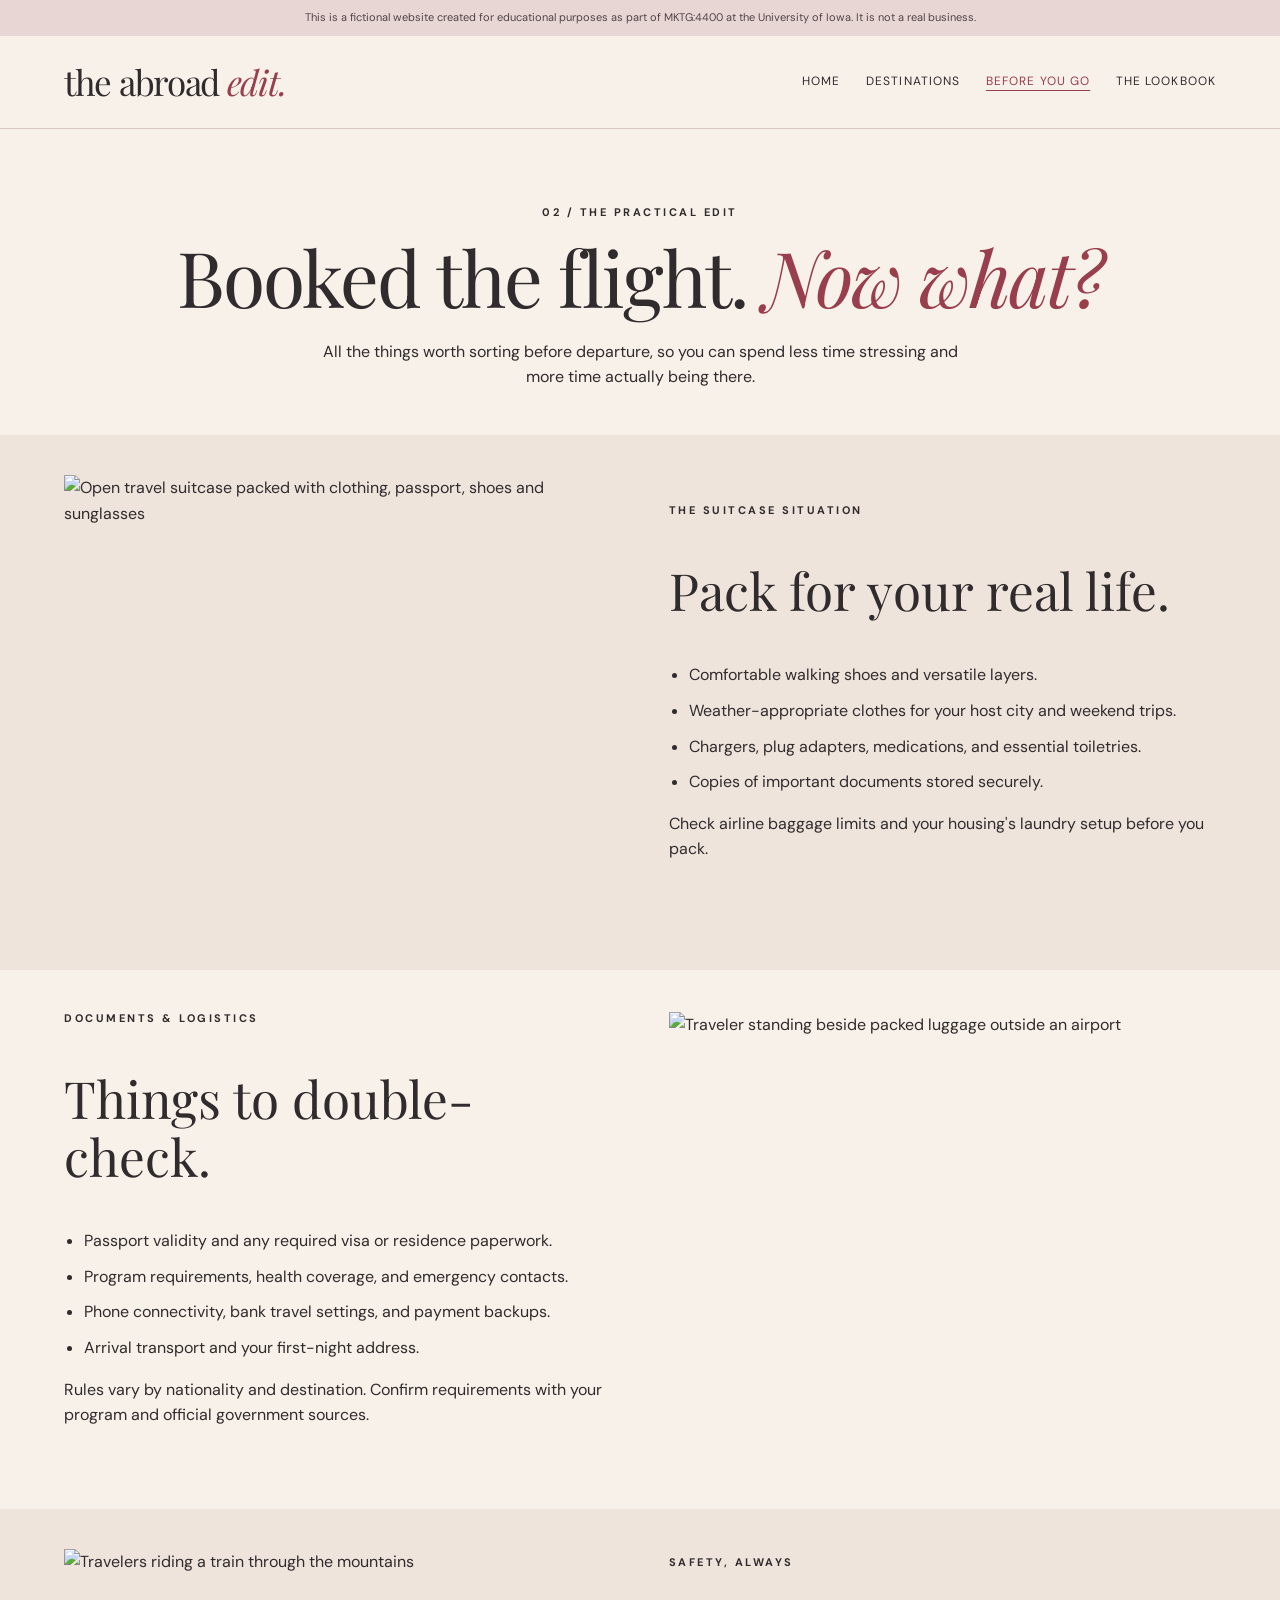
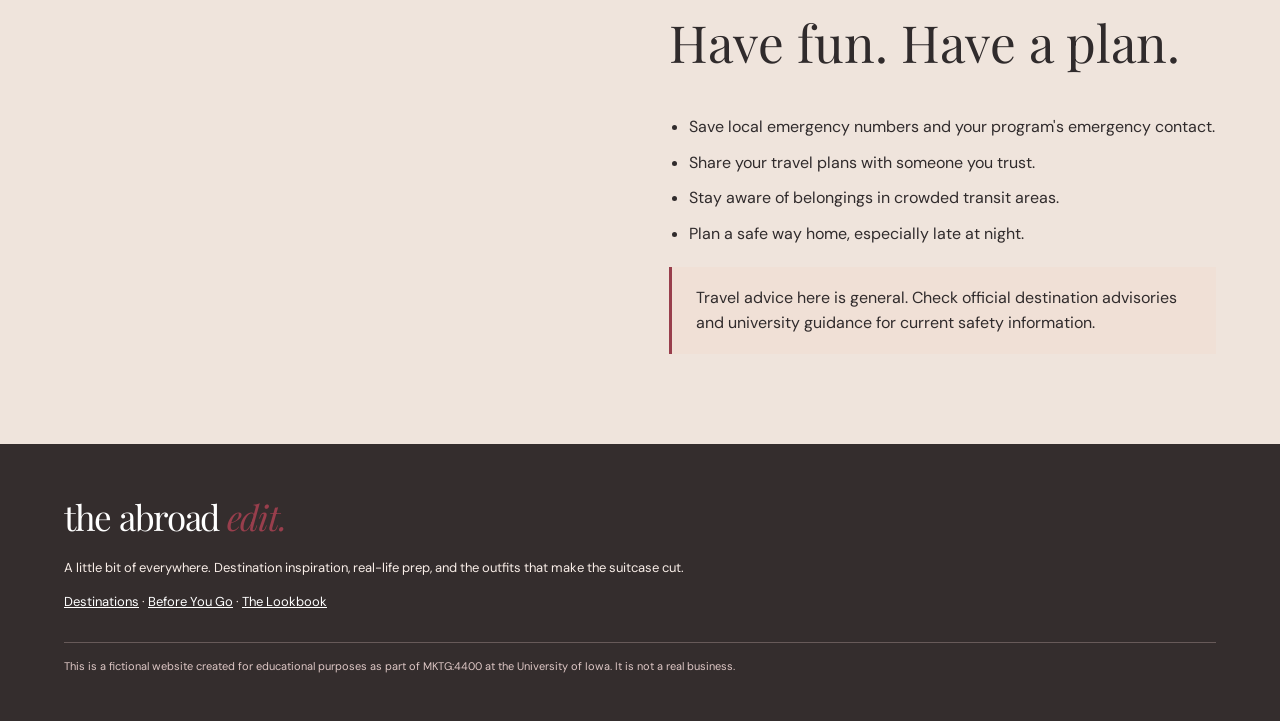
==== before-you-go.html @ 3f1d6525 "Add four website pages and SEO files" ====
<!doctype html><html lang="en"><head><meta charset="utf-8"><meta name="viewport" content="width=device-width,initial-scale=1"><title>Study Abroad Packing List, Safety &amp; Preparation | The Abroad Edit</title><meta name="description" content="A practical student study abroad checklist covering documents, packing, budgeting, and travel safety."><link rel="stylesheet" href="style.css"></head><body><div class="notice">This is a fictional website created for educational purposes as part of MKTG:4400 at the University of Iowa. It is not a real business.</div><header class="site-header"><a class="logo" href="index.html">the abroad <em>edit.</em></a><nav aria-label="Main navigation"><a class="" href="index.html">Home</a><a class="" href="destinations.html">Destinations</a><a class="active" href="before-you-go.html">Before You Go</a><a class="" href="lookbook.html">The Lookbook</a></nav></header><main><section class="page-intro"><div class="eyebrow">02 / The practical edit</div><h1>Booked the flight. <em>Now what?</em></h1><p>All the things worth sorting before departure, so you can spend less time stressing and more time actually being there.</p></section><section class="feature"><img src="images/suitcase.jpg" alt="Open travel suitcase packed with clothing, passport, shoes and sunglasses" loading="lazy"><div><div class="eyebrow">The suitcase situation</div><h2>Pack for your real life.</h2><ul><li>Comfortable walking shoes and versatile layers.</li><li>Weather-appropriate clothes for your host city and weekend trips.</li><li>Chargers, plug adapters, medications, and essential toiletries.</li><li>Copies of important documents stored securely.</li></ul><p>Check airline baggage limits and your housing's laundry setup before you pack.</p></div></section><section class="feature"><div><div class="eyebrow">Documents & logistics</div><h2>Things to double-check.</h2><ul><li>Passport validity and any required visa or residence paperwork.</li><li>Program requirements, health coverage, and emergency contacts.</li><li>Phone connectivity, bank travel settings, and payment backups.</li><li>Arrival transport and your first-night address.</li></ul><p>Rules vary by nationality and destination. Confirm requirements with your program and official government sources.</p></div><img src="images/airport.jpg" alt="Traveler standing beside packed luggage outside an airport" loading="lazy"></section><section class="feature"><img src="images/train.jpg" alt="Travelers riding a train through the mountains" loading="lazy"><div><div class="eyebrow">Safety, always</div><h2>Have fun. Have a plan.</h2><ul><li>Save local emergency numbers and your program's emergency contact.</li><li>Share your travel plans with someone you trust.</li><li>Stay aware of belongings in crowded transit areas.</li><li>Plan a safe way home, especially late at night.</li></ul><div class="tip"><p>Travel advice here is general. Check official destination advisories and university guidance for current safety information.</p></div></div></section></main><footer class="footer"><a class="logo" href="index.html">the abroad <em>edit.</em></a><p>A little bit of everywhere. Destination inspiration, real-life prep, and the outfits that make the suitcase cut.</p><p><a href="destinations.html">Destinations</a> · <a href="before-you-go.html">Before You Go</a> · <a href="lookbook.html">The Lookbook</a></p><div class="notice">This is a fictional website created for educational purposes as part of MKTG:4400 at the University of Iowa. It is not a real business.</div></footer></body></html>
---- style.css ----
@import url('https://fonts.googleapis.com/css2?family=DM+Sans:wght@400;500;600;700&family=Playfair+Display:ital,wght@0,400;0,600;1,400&display=swap');
:root{--cream:#f7f1e9;--pink:#e7cfd0;--cherry:#983e4c;--ink:#302b2c;--sage:#b9c4b6}*{box-sizing:border-box}html{scroll-behavior:smooth}body{margin:0;background:var(--cream);color:var(--ink);font-family:'DM Sans',sans-serif;line-height:1.6}img{max-width:100%;display:block}a{color:inherit}.notice{font-size:11px;text-align:center;padding:9px 18px;background:#e8d6d5;color:#514347}.site-header{padding:18px 5%;display:flex;justify-content:space-between;align-items:center;gap:20px;border-bottom:1px solid #d7c9c0}.logo{font-family:'Playfair Display',serif;font-size:clamp(22px,3vw,35px);letter-spacing:-1.3px;text-decoration:none}.logo em{color:var(--cherry)}nav{display:flex;gap:clamp(10px,2vw,30px);flex-wrap:wrap}nav a{text-decoration:none;font-size:12px;text-transform:uppercase;letter-spacing:1.1px}nav a:hover,.active{color:var(--cherry);text-decoration:underline;text-underline-offset:5px}.eyebrow{font-size:11px;text-transform:uppercase;letter-spacing:2.5px;font-weight:700}.hero{padding:45px 5% 30px;display:grid;grid-template-columns:1fr 1.05fr;gap:5%;align-items:center}.hero h1,.page-intro h1{font-family:'Playfair Display',serif;font-size:clamp(46px,6.5vw,105px);line-height:1.05;letter-spacing:-2px;font-weight:400;margin:15px 0 22px}.hero h1 em,.page-intro h1 em{color:var(--cherry);font-weight:400}.hero p{max-width:450px}.hero img{height:610px;width:100%;object-fit:cover}.small-note{font-size:12px;color:#6f6162}.button{display:inline-block;background:var(--cherry);color:white;text-decoration:none;padding:13px 20px;margin-top:14px;font-size:12px;letter-spacing:1.2px;text-transform:uppercase}.marquee{background:var(--cherry);color:#fff4ec;padding:12px;text-align:center;font-size:12px;letter-spacing:2px;text-transform:uppercase}.section{padding:65px 5%}.section-title{font-family:'Playfair Display',serif;font-size:clamp(34px,4vw,60px);font-weight:400;line-height:1.15;margin:8px 0 28px}.cards{display:grid;grid-template-columns:repeat(3,1fr);gap:22px}.card{text-decoration:none}.card img{width:100%;height:330px;object-fit:cover}.card h3{font-family:'Playfair Display',serif;font-size:28px;font-weight:400;margin:12px 0 0}.card p{font-size:13px;margin:4px 0}.editorial{background:var(--pink);padding:70px 5%;display:grid;grid-template-columns:1fr 1fr;gap:7%;align-items:center}.editorial img{width:100%;height:430px;object-fit:cover}.editorial h2{font:400 clamp(35px,4vw,65px)/1.12 'Playfair Display',serif}.page-intro{text-align:center;padding:75px 5% 45px}.page-intro h1{font-size:clamp(50px,6vw,90px)}.page-intro p{max-width:650px;margin:auto}.feature{display:grid;grid-template-columns:1fr 1fr;gap:5%;align-items:center;padding:40px 5% 65px}.feature:nth-child(even){background:#efe4dc}.feature img{width:100%;height:430px;object-fit:cover}.feature h2{font:400 clamp(34px,4vw,58px)/1.13 'Playfair Display',serif}.feature ul{padding-left:20px}.feature li{margin-bottom:10px}.caption{font-size:11px;letter-spacing:1px;text-transform:uppercase;color:#776767;margin-top:8px}.mini-grid{display:grid;grid-template-columns:repeat(2,1fr);gap:18px}.mini-grid img{height:300px;width:100%;object-fit:cover}.footer{padding:45px 5%;background:#342d2d;color:#f9eee8}.footer .logo{display:block;margin-bottom:12px}.footer p{max-width:700px;font-size:13px}.footer .notice{background:transparent;color:#dfc8c6;text-align:left;padding:15px 0 0;border-top:1px solid #675a59;margin-top:30px}.footer a{color:#fff}.tip{background:#f0e0d6;border-left:3px solid var(--cherry);padding:18px 24px;margin:20px 0}.tip p{margin:0}.gallery{display:grid;grid-template-columns:1fr 1fr 1fr;gap:12px;padding:10px 5% 55px}.gallery img{height:270px;width:100%;object-fit:cover}@media(max-width:760px){.site-header{flex-direction:column;text-align:center;padding:14px 4%}nav{justify-content:center;gap:13px}nav a{font-size:10px}.hero,.editorial,.feature{grid-template-columns:1fr}.hero{padding-top:25px}.hero img{height:420px}.cards{grid-template-columns:1fr}.card img{height:350px}.editorial img,.feature img{height:350px}.section{padding:45px 5%}.feature{padding:35px 5%}.gallery{grid-template-columns:1fr 1fr}.gallery img{height:210px}}
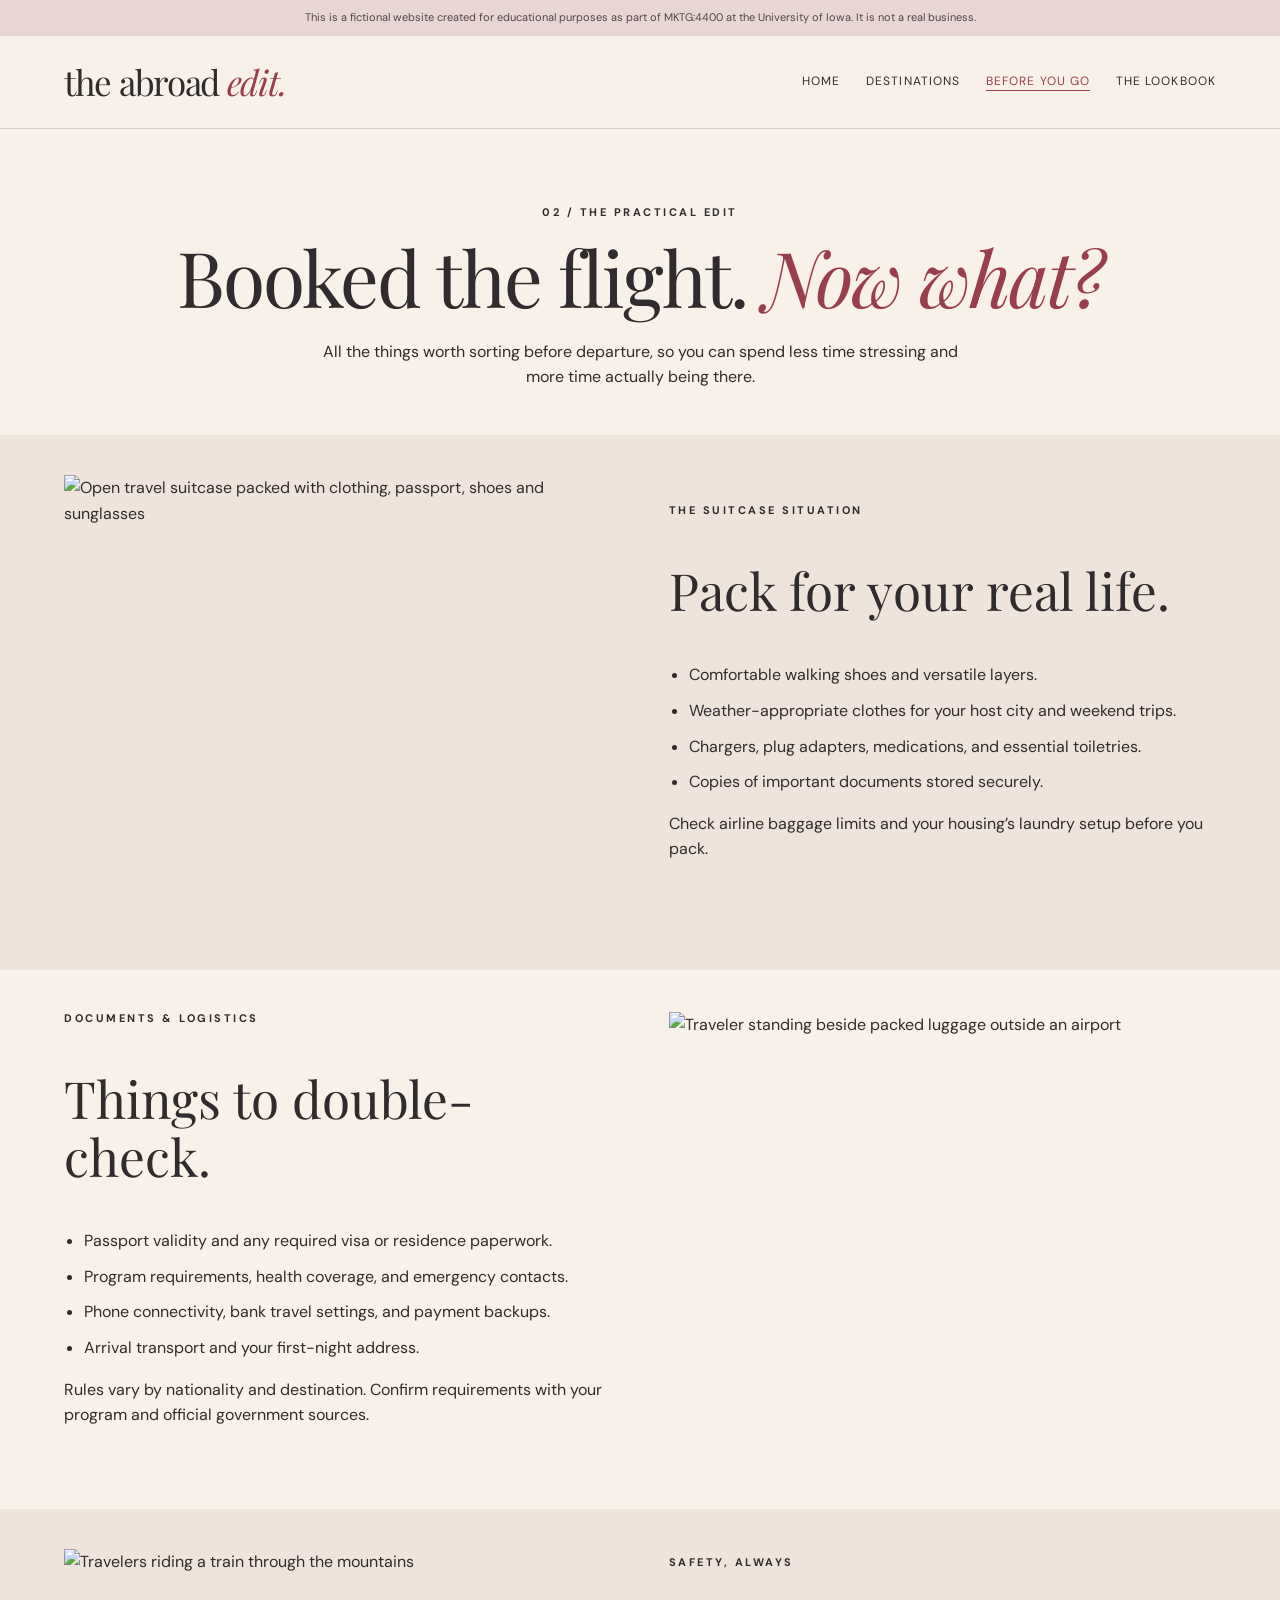
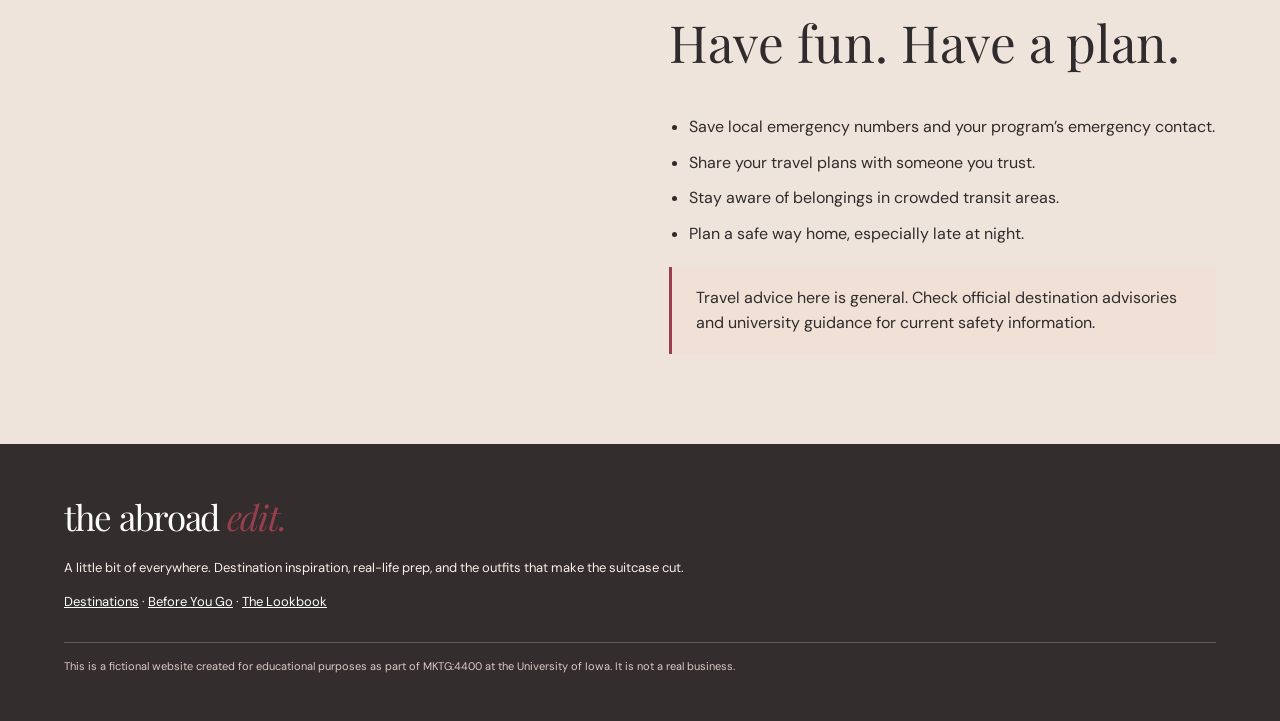
==== commit 146e4daf: "Add files via upload" ====
--- a/before-you-go.html
+++ b/before-you-go.html
@@ -1 +1 @@
-<!doctype html><html lang="en"><head><meta charset="utf-8"><meta name="viewport" content="width=device-width,initial-scale=1"><title>Study Abroad Packing List, Safety &amp; Preparation | The Abroad Edit</title><meta name="description" content="A practical student study abroad checklist covering documents, packing, budgeting, and travel safety."><link rel="stylesheet" href="style.css"></head><body><div class="notice">This is a fictional website created for educational purposes as part of MKTG:4400 at the University of Iowa. It is not a real business.</div><header class="site-header"><a class="logo" href="index.html">the abroad <em>edit.</em></a><nav aria-label="Main navigation"><a class="" href="index.html">Home</a><a class="" href="destinations.html">Destinations</a><a class="active" href="before-you-go.html">Before You Go</a><a class="" href="lookbook.html">The Lookbook</a></nav></header><main><section class="page-intro"><div class="eyebrow">02 / The practical edit</div><h1>Booked the flight. <em>Now what?</em></h1><p>All the things worth sorting before departure, so you can spend less time stressing and more time actually being there.</p></section><section class="feature"><img src="images/suitcase.jpg" alt="Open travel suitcase packed with clothing, passport, shoes and sunglasses" loading="lazy"><div><div class="eyebrow">The suitcase situation</div><h2>Pack for your real life.</h2><ul><li>Comfortable walking shoes and versatile layers.</li><li>Weather-appropriate clothes for your host city and weekend trips.</li><li>Chargers, plug adapters, medications, and essential toiletries.</li><li>Copies of important documents stored securely.</li></ul><p>Check airline baggage limits and your housing's laundry setup before you pack.</p></div></section><section class="feature"><div><div class="eyebrow">Documents & logistics</div><h2>Things to double-check.</h2><ul><li>Passport validity and any required visa or residence paperwork.</li><li>Program requirements, health coverage, and emergency contacts.</li><li>Phone connectivity, bank travel settings, and payment backups.</li><li>Arrival transport and your first-night address.</li></ul><p>Rules vary by nationality and destination. Confirm requirements with your program and official government sources.</p></div><img src="images/airport.jpg" alt="Traveler standing beside packed luggage outside an airport" loading="lazy"></section><section class="feature"><img src="images/train.jpg" alt="Travelers riding a train through the mountains" loading="lazy"><div><div class="eyebrow">Safety, always</div><h2>Have fun. Have a plan.</h2><ul><li>Save local emergency numbers and your program's emergency contact.</li><li>Share your travel plans with someone you trust.</li><li>Stay aware of belongings in crowded transit areas.</li><li>Plan a safe way home, especially late at night.</li></ul><div class="tip"><p>Travel advice here is general. Check official destination advisories and university guidance for current safety information.</p></div></div></section></main><footer class="footer"><a class="logo" href="index.html">the abroad <em>edit.</em></a><p>A little bit of everywhere. Destination inspiration, real-life prep, and the outfits that make the suitcase cut.</p><p><a href="destinations.html">Destinations</a> · <a href="before-you-go.html">Before You Go</a> · <a href="lookbook.html">The Lookbook</a></p><div class="notice">This is a fictional website created for educational purposes as part of MKTG:4400 at the University of Iowa. It is not a real business.</div></footer></body></html>+<!DOCTYPE html><html lang="en"><head><meta charset="utf-8"><meta name="viewport" content="width=device-width,initial-scale=1"><title>Study Abroad Packing List, Safety & Preparation | The Abroad Edit</title><meta name="description" content="A practical student study abroad checklist covering documents, packing, budgeting, and travel safety."><link rel="stylesheet" href="style.css"></head><body><div class="notice">This is a fictional website created for educational purposes as part of MKTG:4400 at the University of Iowa. It is not a real business.</div><header class="site-header"><a class="logo" href="index.html">the abroad <em>edit.</em></a><nav aria-label="Main navigation"><a class="" href="index.html">Home</a><a class="" href="destinations.html">Destinations</a><a class="active" href="before-you-go.html">Before You Go</a><a class="" href="lookbook.html">The Lookbook</a></nav></header><main><section class="page-intro"><div class="eyebrow">02 / The practical edit</div><h1>Booked the flight. <em>Now what?</em></h1><p>All the things worth sorting before departure, so you can spend less time stressing and more time actually being there.</p></section><section class="feature"><img src="https://raw.githubusercontent.com/MeganBodett/The-abroad-edit/main/images/suitcase.jpg" alt="Open travel suitcase packed with clothing, passport, shoes and sunglasses" loading="lazy"><div><div class="eyebrow">The suitcase situation</div><h2>Pack for your real life.</h2><ul><li>Comfortable walking shoes and versatile layers.</li><li>Weather-appropriate clothes for your host city and weekend trips.</li><li>Chargers, plug adapters, medications, and essential toiletries.</li><li>Copies of important documents stored securely.</li></ul><p>Check airline baggage limits and your housing’s laundry setup before you pack.</p></div></section><section class="feature"><div><div class="eyebrow">Documents & logistics</div><h2>Things to double-check.</h2><ul><li>Passport validity and any required visa or residence paperwork.</li><li>Program requirements, health coverage, and emergency contacts.</li><li>Phone connectivity, bank travel settings, and payment backups.</li><li>Arrival transport and your first-night address.</li></ul><p>Rules vary by nationality and destination. Confirm requirements with your program and official government sources.</p></div><img src="https://raw.githubusercontent.com/MeganBodett/The-abroad-edit/main/images/airport.jpg" alt="Traveler standing beside packed luggage outside an airport" loading="lazy"></section><section class="feature"><img src="https://raw.githubusercontent.com/MeganBodett/The-abroad-edit/main/images/train.jpg" alt="Travelers riding a train through the mountains" loading="lazy"><div><div class="eyebrow">Safety, always</div><h2>Have fun. Have a plan.</h2><ul><li>Save local emergency numbers and your program’s emergency contact.</li><li>Share your travel plans with someone you trust.</li><li>Stay aware of belongings in crowded transit areas.</li><li>Plan a safe way home, especially late at night.</li></ul><div class="tip"><p>Travel advice here is general. Check official destination advisories and university guidance for current safety information.</p></div></div></section></main><footer class="footer"><a class="logo" href="index.html">the abroad <em>edit.</em></a><p>A little bit of everywhere. Destination inspiration, real-life prep, and the outfits that make the suitcase cut.</p><p><a href="destinations.html">Destinations</a> · <a href="before-you-go.html">Before You Go</a> · <a href="lookbook.html">The Lookbook</a></p><div class="notice">This is a fictional website created for educational purposes as part of MKTG:4400 at the University of Iowa. It is not a real business.</div></footer></body></html>
--- a/style.css
+++ b/style.css
@@ -1,2 +1,2 @@
 @import url('https://fonts.googleapis.com/css2?family=DM+Sans:wght@400;500;600;700&family=Playfair+Display:ital,wght@0,400;0,600;1,400&display=swap');
-:root{--cream:#f7f1e9;--pink:#e7cfd0;--cherry:#983e4c;--ink:#302b2c;--sage:#b9c4b6}*{box-sizing:border-box}html{scroll-behavior:smooth}body{margin:0;background:var(--cream);color:var(--ink);font-family:'DM Sans',sans-serif;line-height:1.6}img{max-width:100%;display:block}a{color:inherit}.notice{font-size:11px;text-align:center;padding:9px 18px;background:#e8d6d5;color:#514347}.site-header{padding:18px 5%;display:flex;justify-content:space-between;align-items:center;gap:20px;border-bottom:1px solid #d7c9c0}.logo{font-family:'Playfair Display',serif;font-size:clamp(22px,3vw,35px);letter-spacing:-1.3px;text-decoration:none}.logo em{color:var(--cherry)}nav{display:flex;gap:clamp(10px,2vw,30px);flex-wrap:wrap}nav a{text-decoration:none;font-size:12px;text-transform:uppercase;letter-spacing:1.1px}nav a:hover,.active{color:var(--cherry);text-decoration:underline;text-underline-offset:5px}.eyebrow{font-size:11px;text-transform:uppercase;letter-spacing:2.5px;font-weight:700}.hero{padding:45px 5% 30px;display:grid;grid-template-columns:1fr 1.05fr;gap:5%;align-items:center}.hero h1,.page-intro h1{font-family:'Playfair Display',serif;font-size:clamp(46px,6.5vw,105px);line-height:1.05;letter-spacing:-2px;font-weight:400;margin:15px 0 22px}.hero h1 em,.page-intro h1 em{color:var(--cherry);font-weight:400}.hero p{max-width:450px}.hero img{height:610px;width:100%;object-fit:cover}.small-note{font-size:12px;color:#6f6162}.button{display:inline-block;background:var(--cherry);color:white;text-decoration:none;padding:13px 20px;margin-top:14px;font-size:12px;letter-spacing:1.2px;text-transform:uppercase}.marquee{background:var(--cherry);color:#fff4ec;padding:12px;text-align:center;font-size:12px;letter-spacing:2px;text-transform:uppercase}.section{padding:65px 5%}.section-title{font-family:'Playfair Display',serif;font-size:clamp(34px,4vw,60px);font-weight:400;line-height:1.15;margin:8px 0 28px}.cards{display:grid;grid-template-columns:repeat(3,1fr);gap:22px}.card{text-decoration:none}.card img{width:100%;height:330px;object-fit:cover}.card h3{font-family:'Playfair Display',serif;font-size:28px;font-weight:400;margin:12px 0 0}.card p{font-size:13px;margin:4px 0}.editorial{background:var(--pink);padding:70px 5%;display:grid;grid-template-columns:1fr 1fr;gap:7%;align-items:center}.editorial img{width:100%;height:430px;object-fit:cover}.editorial h2{font:400 clamp(35px,4vw,65px)/1.12 'Playfair Display',serif}.page-intro{text-align:center;padding:75px 5% 45px}.page-intro h1{font-size:clamp(50px,6vw,90px)}.page-intro p{max-width:650px;margin:auto}.feature{display:grid;grid-template-columns:1fr 1fr;gap:5%;align-items:center;padding:40px 5% 65px}.feature:nth-child(even){background:#efe4dc}.feature img{width:100%;height:430px;object-fit:cover}.feature h2{font:400 clamp(34px,4vw,58px)/1.13 'Playfair Display',serif}.feature ul{padding-left:20px}.feature li{margin-bottom:10px}.caption{font-size:11px;letter-spacing:1px;text-transform:uppercase;color:#776767;margin-top:8px}.mini-grid{display:grid;grid-template-columns:repeat(2,1fr);gap:18px}.mini-grid img{height:300px;width:100%;object-fit:cover}.footer{padding:45px 5%;background:#342d2d;color:#f9eee8}.footer .logo{display:block;margin-bottom:12px}.footer p{max-width:700px;font-size:13px}.footer .notice{background:transparent;color:#dfc8c6;text-align:left;padding:15px 0 0;border-top:1px solid #675a59;margin-top:30px}.footer a{color:#fff}.tip{background:#f0e0d6;border-left:3px solid var(--cherry);padding:18px 24px;margin:20px 0}.tip p{margin:0}.gallery{display:grid;grid-template-columns:1fr 1fr 1fr;gap:12px;padding:10px 5% 55px}.gallery img{height:270px;width:100%;object-fit:cover}@media(max-width:760px){.site-header{flex-direction:column;text-align:center;padding:14px 4%}nav{justify-content:center;gap:13px}nav a{font-size:10px}.hero,.editorial,.feature{grid-template-columns:1fr}.hero{padding-top:25px}.hero img{height:420px}.cards{grid-template-columns:1fr}.card img{height:350px}.editorial img,.feature img{height:350px}.section{padding:45px 5%}.feature{padding:35px 5%}.gallery{grid-template-columns:1fr 1fr}.gallery img{height:210px}}+:root{--cream:#f7f1e9;--pink:#e7cfd0;--cherry:#983e4c;--ink:#302b2c;--sage:#b9c4b6}*{box-sizing:border-box}html{scroll-behavior:smooth}body{margin:0;background:var(--cream);color:var(--ink);font-family:'DM Sans',sans-serif;line-height:1.6}img{max-width:100%;display:block}a{color:inherit}.notice{font-size:11px;text-align:center;padding:9px 18px;background:#e8d6d5;color:#514347}.site-header{padding:18px 5%;display:flex;justify-content:space-between;align-items:center;gap:20px;border-bottom:1px solid #d7c9c0}.logo{font-family:'Playfair Display',serif;font-size:clamp(22px,3vw,35px);letter-spacing:-1.3px;text-decoration:none}.logo em{color:var(--cherry)}nav{display:flex;gap:clamp(10px,2vw,30px);flex-wrap:wrap}nav a{text-decoration:none;font-size:12px;text-transform:uppercase;letter-spacing:1.1px}nav a:hover,.active{color:var(--cherry);text-decoration:underline;text-underline-offset:5px}.eyebrow{font-size:11px;text-transform:uppercase;letter-spacing:2.5px;font-weight:700}.hero{padding:45px 5% 30px;display:grid;grid-template-columns:1fr 1.05fr;gap:5%;align-items:center}.hero h1,.page-intro h1{font-family:'Playfair Display',serif;font-size:clamp(46px,6.5vw,105px);line-height:1.05;letter-spacing:-2px;font-weight:400;margin:15px 0 22px}.hero h1 em,.page-intro h1 em{color:var(--cherry);font-weight:400}.hero p{max-width:450px}.hero img{height:610px;width:100%;object-fit:cover}.small-note{font-size:12px;color:#6f6162}.button{display:inline-block;background:var(--cherry);color:white;text-decoration:none;padding:13px 20px;margin-top:14px;font-size:12px;letter-spacing:1.2px;text-transform:uppercase}.marquee{background:var(--cherry);color:#fff4ec;padding:12px;text-align:center;font-size:12px;letter-spacing:2px;text-transform:uppercase}.section{padding:65px 5%}.section-title{font-family:'Playfair Display',serif;font-size:clamp(34px,4vw,60px);font-weight:400;line-height:1.15;margin:8px 0 28px}.cards{display:grid;grid-template-columns:repeat(3,1fr);gap:22px}.card{text-decoration:none}.card img{width:100%;height:330px;object-fit:cover}.card h3{font-family:'Playfair Display',serif;font-size:28px;font-weight:400;margin:12px 0 0}.card p{font-size:13px;margin:4px 0}.editorial{background:var(--pink);padding:70px 5%;display:grid;grid-template-columns:1fr 1fr;gap:7%;align-items:center}.editorial img{width:100%;height:430px;object-fit:cover}.editorial h2{font:400 clamp(35px,4vw,65px)/1.12 'Playfair Display',serif}.page-intro{text-align:center;padding:75px 5% 45px}.page-intro h1{font-size:clamp(50px,6vw,90px)}.page-intro p{max-width:650px;margin:auto}.feature{display:grid;grid-template-columns:1fr 1fr;gap:5%;align-items:center;padding:40px 5% 65px}.feature:nth-child(even){background:#efe4dc}.feature img{width:100%;height:430px;object-fit:cover}.feature h2{font:400 clamp(34px,4vw,58px)/1.13 'Playfair Display',serif}.feature ul{padding-left:20px}.feature li{margin-bottom:10px}.caption{font-size:11px;letter-spacing:1px;text-transform:uppercase;color:#776767;margin-top:8px}.mini-grid{display:grid;grid-template-columns:repeat(2,1fr);gap:18px}.mini-grid img{height:300px;width:100%;object-fit:cover}.footer{padding:45px 5%;background:#342d2d;color:#f9eee8}.footer .logo{display:block;margin-bottom:12px}.footer p{max-width:700px;font-size:13px}.footer .notice{background:transparent;color:#dfc8c6;text-align:left;padding:15px 0 0;border-top:1px solid #675a59;margin-top:30px}.footer a{color:#fff}.tip{background:#f0e0d6;border-left:3px solid var(--cherry);padding:18px 24px;margin:20px 0}.tip p{margin:0}.gallery{display:grid;grid-template-columns:1fr 1fr 1fr;gap:12px;padding:10px 5% 55px}.gallery img{height:270px;width:100%;object-fit:cover}@media(max-width:760px){.site-header{flex-direction:column;text-align:center;padding:14px 4%}nav{justify-content:center;gap:13px}nav a{font-size:10px}.hero,.editorial,.feature{grid-template-columns:1fr}.hero{padding-top:25px}.hero img{height:420px}.cards{grid-template-columns:1fr}.card img{height:350px}.editorial img,.feature img{height:350px}.section{padding:45px 5%}.feature{padding:35px 5%}.gallery{grid-template-columns:1fr 1fr}.gallery img{height:210px}}
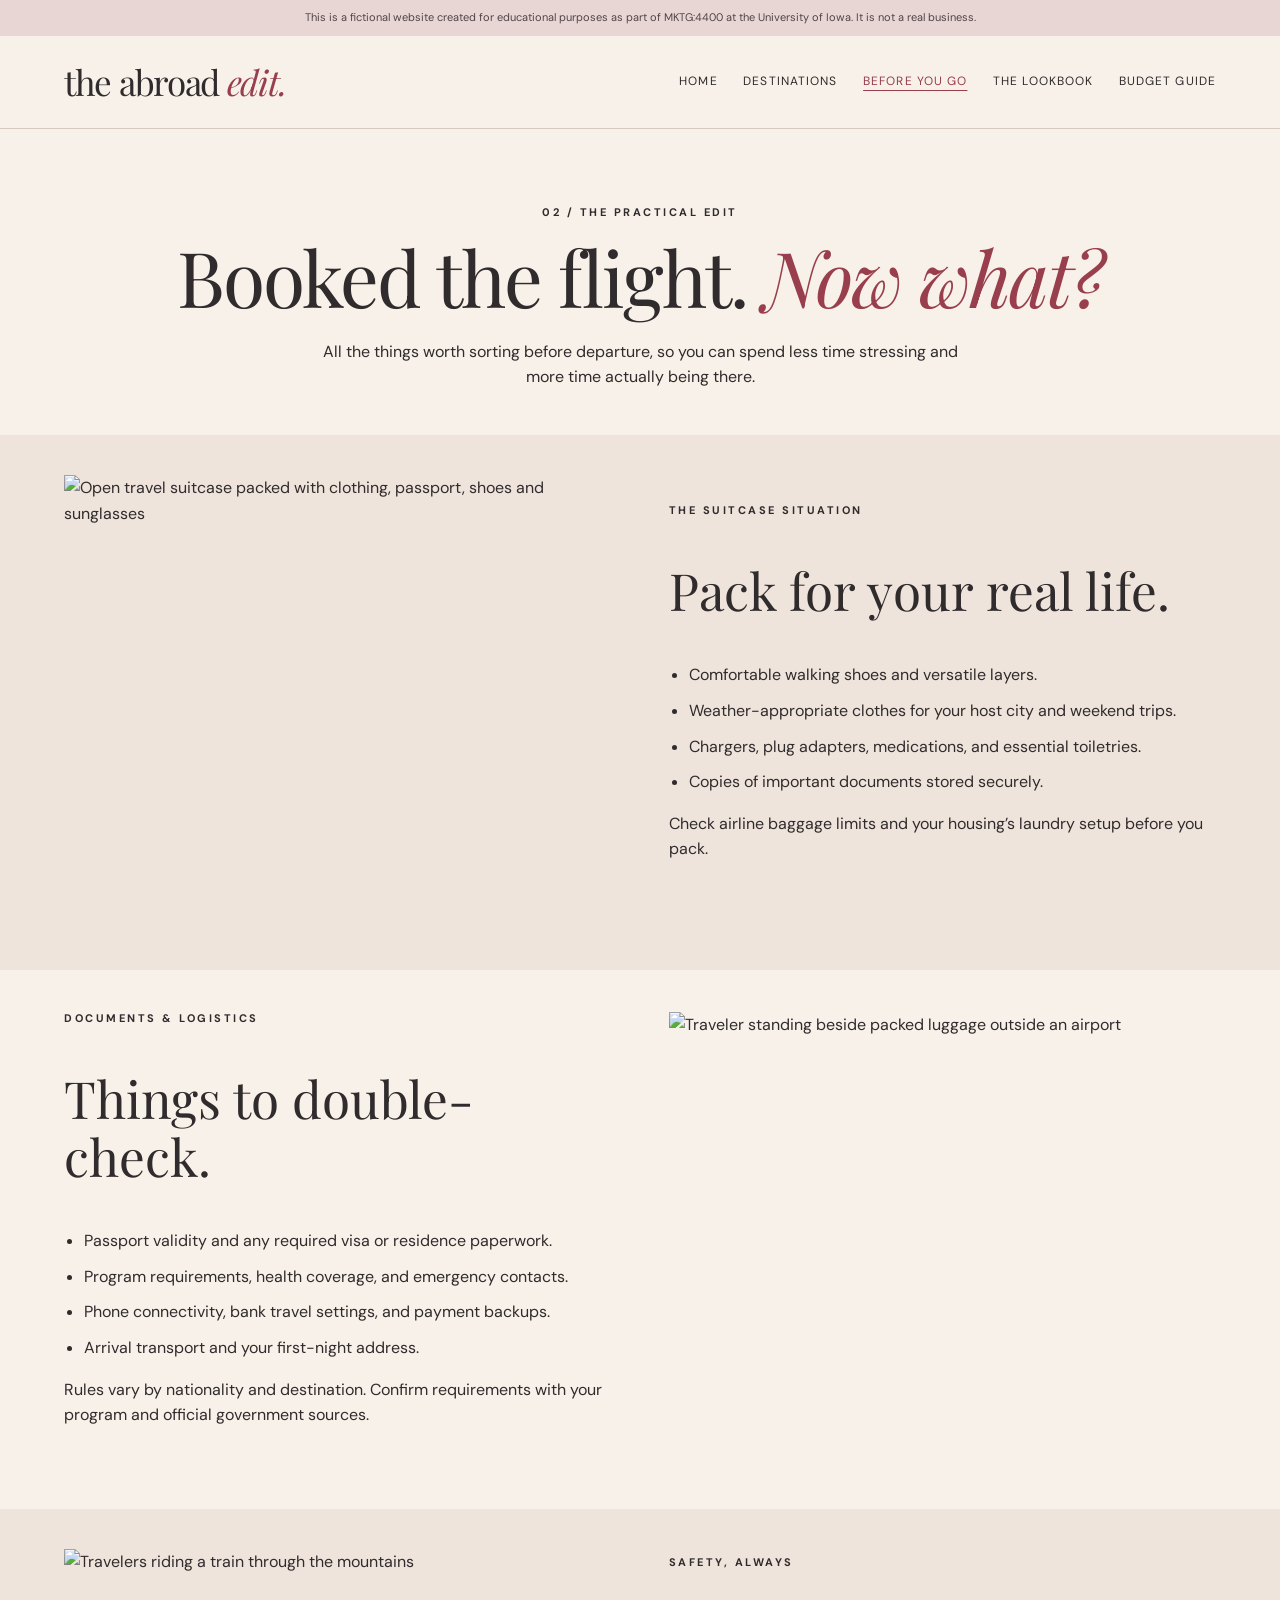
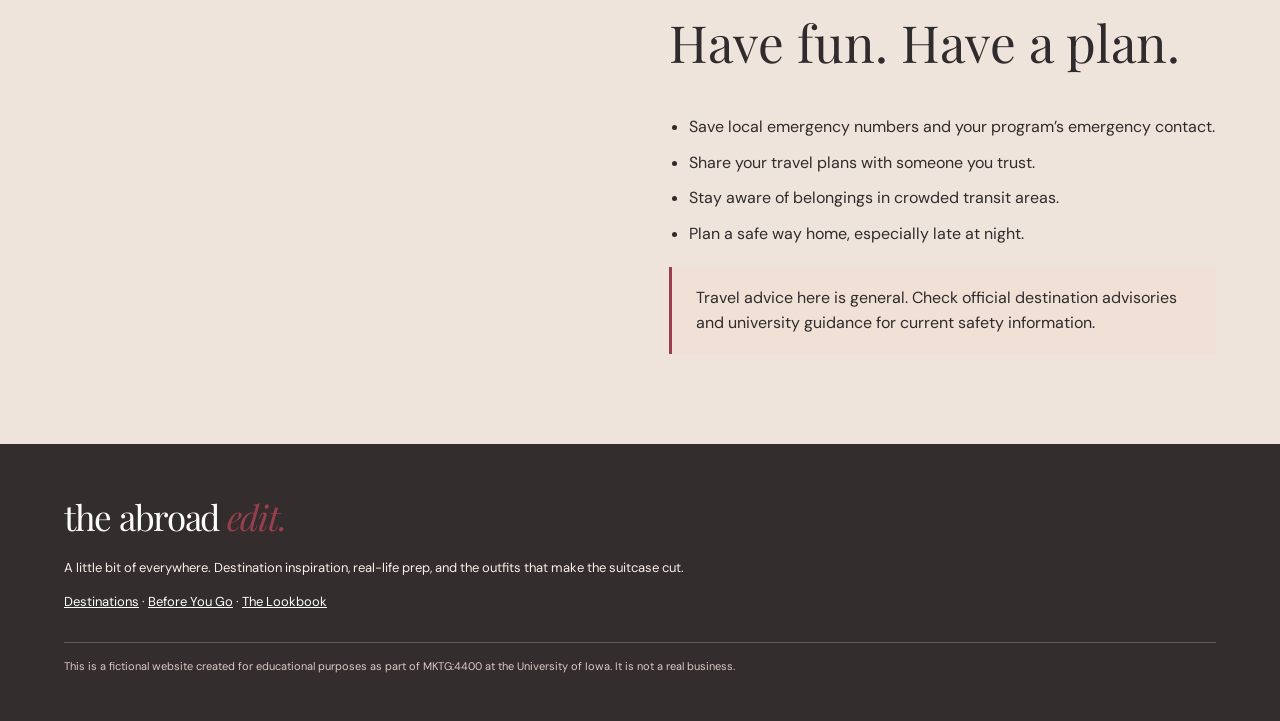
==== commit ba9718e4: "Add Budget Guide to Before You Go navigation Added a new 'Budget Guide' link to the navigation menu." ====
--- a/before-you-go.html
+++ b/before-you-go.html
@@ -1 +1 @@
-<!DOCTYPE html><html lang="en"><head><meta charset="utf-8"><meta name="viewport" content="width=device-width,initial-scale=1"><title>Study Abroad Packing List, Safety & Preparation | The Abroad Edit</title><meta name="description" content="A practical student study abroad checklist covering documents, packing, budgeting, and travel safety."><link rel="stylesheet" href="style.css"></head><body><div class="notice">This is a fictional website created for educational purposes as part of MKTG:4400 at the University of Iowa. It is not a real business.</div><header class="site-header"><a class="logo" href="index.html">the abroad <em>edit.</em></a><nav aria-label="Main navigation"><a class="" href="index.html">Home</a><a class="" href="destinations.html">Destinations</a><a class="active" href="before-you-go.html">Before You Go</a><a class="" href="lookbook.html">The Lookbook</a></nav></header><main><section class="page-intro"><div class="eyebrow">02 / The practical edit</div><h1>Booked the flight. <em>Now what?</em></h1><p>All the things worth sorting before departure, so you can spend less time stressing and more time actually being there.</p></section><section class="feature"><img src="https://raw.githubusercontent.com/MeganBodett/The-abroad-edit/main/images/suitcase.jpg" alt="Open travel suitcase packed with clothing, passport, shoes and sunglasses" loading="lazy"><div><div class="eyebrow">The suitcase situation</div><h2>Pack for your real life.</h2><ul><li>Comfortable walking shoes and versatile layers.</li><li>Weather-appropriate clothes for your host city and weekend trips.</li><li>Chargers, plug adapters, medications, and essential toiletries.</li><li>Copies of important documents stored securely.</li></ul><p>Check airline baggage limits and your housing’s laundry setup before you pack.</p></div></section><section class="feature"><div><div class="eyebrow">Documents & logistics</div><h2>Things to double-check.</h2><ul><li>Passport validity and any required visa or residence paperwork.</li><li>Program requirements, health coverage, and emergency contacts.</li><li>Phone connectivity, bank travel settings, and payment backups.</li><li>Arrival transport and your first-night address.</li></ul><p>Rules vary by nationality and destination. Confirm requirements with your program and official government sources.</p></div><img src="https://raw.githubusercontent.com/MeganBodett/The-abroad-edit/main/images/airport.jpg" alt="Traveler standing beside packed luggage outside an airport" loading="lazy"></section><section class="feature"><img src="https://raw.githubusercontent.com/MeganBodett/The-abroad-edit/main/images/train.jpg" alt="Travelers riding a train through the mountains" loading="lazy"><div><div class="eyebrow">Safety, always</div><h2>Have fun. Have a plan.</h2><ul><li>Save local emergency numbers and your program’s emergency contact.</li><li>Share your travel plans with someone you trust.</li><li>Stay aware of belongings in crowded transit areas.</li><li>Plan a safe way home, especially late at night.</li></ul><div class="tip"><p>Travel advice here is general. Check official destination advisories and university guidance for current safety information.</p></div></div></section></main><footer class="footer"><a class="logo" href="index.html">the abroad <em>edit.</em></a><p>A little bit of everywhere. Destination inspiration, real-life prep, and the outfits that make the suitcase cut.</p><p><a href="destinations.html">Destinations</a> · <a href="before-you-go.html">Before You Go</a> · <a href="lookbook.html">The Lookbook</a></p><div class="notice">This is a fictional website created for educational purposes as part of MKTG:4400 at the University of Iowa. It is not a real business.</div></footer></body></html>+<!DOCTYPE html><html lang="en"><head><meta charset="utf-8"><meta name="viewport" content="width=device-width,initial-scale=1"><title>Study Abroad Packing List, Safety & Preparation | The Abroad Edit</title><meta name="description" content="A practical student study abroad checklist covering documents, packing, budgeting, and travel safety."><link rel="stylesheet" href="style.css"></head><body><div class="notice">This is a fictional website created for educational purposes as part of MKTG:4400 at the University of Iowa. It is not a real business.</div><header class="site-header"><a class="logo" href="index.html">the abroad <em>edit.</em></a><nav aria-label="Main navigation"><a class="" href="index.html">Home</a><a class="" href="destinations.html">Destinations</a><a class="active" href="before-you-go.html">Before You Go</a><a class="" href="lookbook.html">The Lookbook</a><a href="budget-guide.html">Budget Guide</a></nav></header><main><section class="page-intro"><div class="eyebrow">02 / The practical edit</div><h1>Booked the flight. <em>Now what?</em></h1><p>All the things worth sorting before departure, so you can spend less time stressing and more time actually being there.</p></section><section class="feature"><img src="https://raw.githubusercontent.com/MeganBodett/The-abroad-edit/main/images/suitcase.jpg" alt="Open travel suitcase packed with clothing, passport, shoes and sunglasses" loading="lazy"><div><div class="eyebrow">The suitcase situation</div><h2>Pack for your real life.</h2><ul><li>Comfortable walking shoes and versatile layers.</li><li>Weather-appropriate clothes for your host city and weekend trips.</li><li>Chargers, plug adapters, medications, and essential toiletries.</li><li>Copies of important documents stored securely.</li></ul><p>Check airline baggage limits and your housing’s laundry setup before you pack.</p></div></section><section class="feature"><div><div class="eyebrow">Documents & logistics</div><h2>Things to double-check.</h2><ul><li>Passport validity and any required visa or residence paperwork.</li><li>Program requirements, health coverage, and emergency contacts.</li><li>Phone connectivity, bank travel settings, and payment backups.</li><li>Arrival transport and your first-night address.</li></ul><p>Rules vary by nationality and destination. Confirm requirements with your program and official government sources.</p></div><img src="https://raw.githubusercontent.com/MeganBodett/The-abroad-edit/main/images/airport.jpg" alt="Traveler standing beside packed luggage outside an airport" loading="lazy"></section><section class="feature"><img src="https://raw.githubusercontent.com/MeganBodett/The-abroad-edit/main/images/train.jpg" alt="Travelers riding a train through the mountains" loading="lazy"><div><div class="eyebrow">Safety, always</div><h2>Have fun. Have a plan.</h2><ul><li>Save local emergency numbers and your program’s emergency contact.</li><li>Share your travel plans with someone you trust.</li><li>Stay aware of belongings in crowded transit areas.</li><li>Plan a safe way home, especially late at night.</li></ul><div class="tip"><p>Travel advice here is general. Check official destination advisories and university guidance for current safety information.</p></div></div></section></main><footer class="footer"><a class="logo" href="index.html">the abroad <em>edit.</em></a><p>A little bit of everywhere. Destination inspiration, real-life prep, and the outfits that make the suitcase cut.</p><p><a href="destinations.html">Destinations</a> · <a href="before-you-go.html">Before You Go</a> · <a href="lookbook.html">The Lookbook</a></p><div class="notice">This is a fictional website created for educational purposes as part of MKTG:4400 at the University of Iowa. It is not a real business.</div></footer></body></html>
